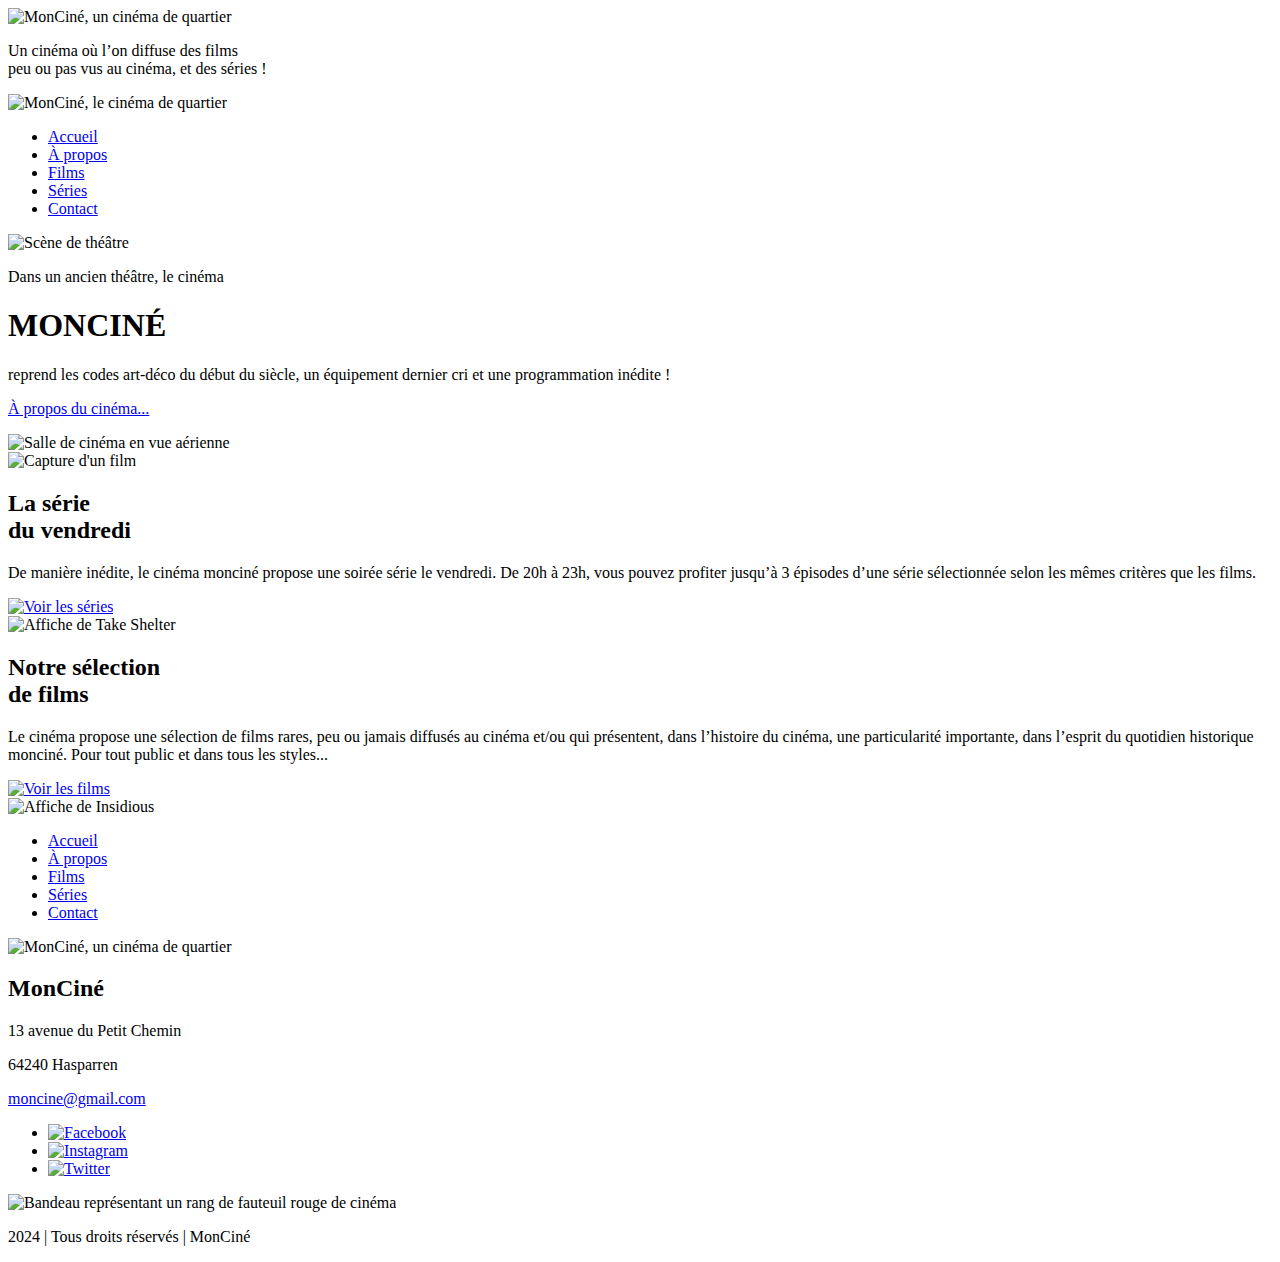
==== index.html @ 28380838 "Add files via upload" ====
<!DOCTYPE html>
<html lang="fr">
<head>
  <meta charset="UTF-8">
  <title>MonCiné | Accueil</title>
  <meta name="viewport" content="width=device-width, initial-scale=1.0">
  <!-- Meta SEO -->
  <meta name="description" content="MonCiné, un cinéma de quartier installé dans un ancien théâtre art-déco, proposant une sélection inédite de films rares et une soirée séries chaque vendredi.">
  
  <!-- Feuilles de style -->
  <link rel="stylesheet" href="css/normalize.css">
  <link rel="stylesheet" href="css/style.css">
</head>
<body>
  <!-- En-tête -->
  <header>
    <!-- Bandeau sous le header -->
    <div class="bandeau-texte">
      <div class="logo-bandeau">
        <img src="assets/logotype.svg" alt="MonCiné, un cinéma de quartier">
      </div>
      <div class="texte">
        <p>Un cinéma où l’on diffuse des films<br>peu ou pas vus au cinéma, et des séries !</p>
      </div>
    </div>

    <!-- Zone de navigation (logo + menu) -->
    <div class="navigation">
      <div class="logo-header">
        <img src="assets/logocine.svg" alt="MonCiné, le cinéma de quartier">
      </div>

      <nav class="menuprincipal" aria-label="Menu principal">
        <ul>
          <li><a href="index.html" class="active">Accueil</a></li>
          <li><a href="apropos.html">À propos</a></li>
          <li><a href="films.html">Films</a></li>
          <li><a href="series.html">Séries</a></li>
          <li><a href="contact.html">Contact</a></li>
        </ul>
      </nav>
    </div>
  </header>

  <!-- Contenu principal -->
  <main>
<!-- SECTION PRESENTATION (3 colonnes : texte / image / image) -->
<section class="presentation">
  <img src="img/theater 1kino.png" alt="Scène de théâtre" class="presentation-img">
  <article class="presentation-texte">
    <p>
      Dans un ancien théâtre, le cinéma <h1 id="moncine-text">MONCINÉ</h1>

      reprend les codes art-déco du début du siècle, 
      un équipement dernier cri et une programmation inédite !
    </p>
    <p>
      <a href="apropos.html">À propos du cinéma...</a>
    </p>
  </article>
  <img src="img/salle1 1kino.png" alt="Salle de cinéma en vue aérienne" class="presentation-img">
</section>


    <!-- SECTION DECOUVRIR : Série du vendredi (2 colonnes), puis sélection de films (3 colonnes) -->
    <section class="decouvrir">
      <!-- La série du vendredi -->
      <aside class="vendredi">
        <div class="image-large">
          <img src="img/presentationfilms.jpg" alt="Capture d'un film">
        </div>
        <div class="description_droite">
          <h2>La série <br>du vendredi</h2>
          <p>
            De manière inédite, le cinéma <span>monciné</span> propose une soirée série le vendredi. 
            De 20h à 23h, vous pouvez profiter jusqu’à 3 épisodes d’une série sélectionnée selon les mêmes critères que les films.
          </p>
          <a href="series.html">
            <img src="assets/voir les séries.svg" alt="Voir les séries">
          </a>
        </div>
      </aside>

      <!-- Notre sélection de films -->
      <aside class="films">
        <div class="image_etroite gauche">
          <img src="img/Take shelter.jpg" alt="Affiche de Take Shelter">
        </div>
        <div class="description_centrale">
          <h2>Notre sélection <br>de <span>films</span></h2>
          <p>
            Le cinéma propose une sélection de films rares, peu ou jamais diffusés au cinéma 
            et/ou qui présentent, dans l’histoire du cinéma, une particularité importante, 
            dans l’esprit du quotidien historique <span>monciné</span>. 
            Pour tout public et dans tous les styles...
          </p>
          <a href="films.html">
            <img src="assets/voir les films.svg" alt="Voir les films">
          </a>
        </div>
        <div class="image_etroite droite">
          <img src="img/Insidious.jpg" alt="Affiche de Insidious">
        </div>
      </aside>
    </section>
  </main>

  <!-- Pied de page -->
  <footer>
    <!-- Menu secondaire -->
    <nav class="menu_secondaire" aria-label="Menu secondaire">
      <ul>
        <li><a href="index.html">Accueil</a></li>
        <li><a href="apropos.html">À propos</a></li>
        <li><a href="films.html">Films</a></li>
        <li><a href="series.html">Séries</a></li>
        <li><a href="contact.html">Contact</a></li>
      </ul>
    </nav>

    <!-- Logo footer -->
    <div>
      <img class="log_footer" src="assets/logotype.svg" alt="MonCiné, un cinéma de quartier">
    </div>

    <!-- Coordonnées -->
    <div class="coordonnees">
      <div class="adresse">
        <h2>MonCiné</h2>
        <p>13 avenue du Petit Chemin</p>
        <p>64240 Hasparren</p>
      </div>
      <div class="courriel">
        <a href="mailto:moncine@gmail.com">moncine@gmail.com</a>
      </div>
      <div class="reseaux">
        <ul>
          <li><a href="#"><img src="assets/facebook.png" alt="Facebook"></a></li>
          <li><a href="#"><img src="assets/instagram-filled.png" alt="Instagram"></a></li>
          <li><a href="#"><img src="assets/twitter.png" alt="Twitter"></a></li>
        </ul>
      </div>
    </div>

    <!-- Bandeau pied (fauteuils rouges) + mention -->
    <div class="bandeau_pied">
      <img src="img/" alt="Bandeau représentant un rang de fauteuil rouge de cinéma">
      <div class="copy">
        <p>2024 | Tous droits réservés | MonCiné</p>
      </div>
    </div>
  </footer>
</body>
</html>
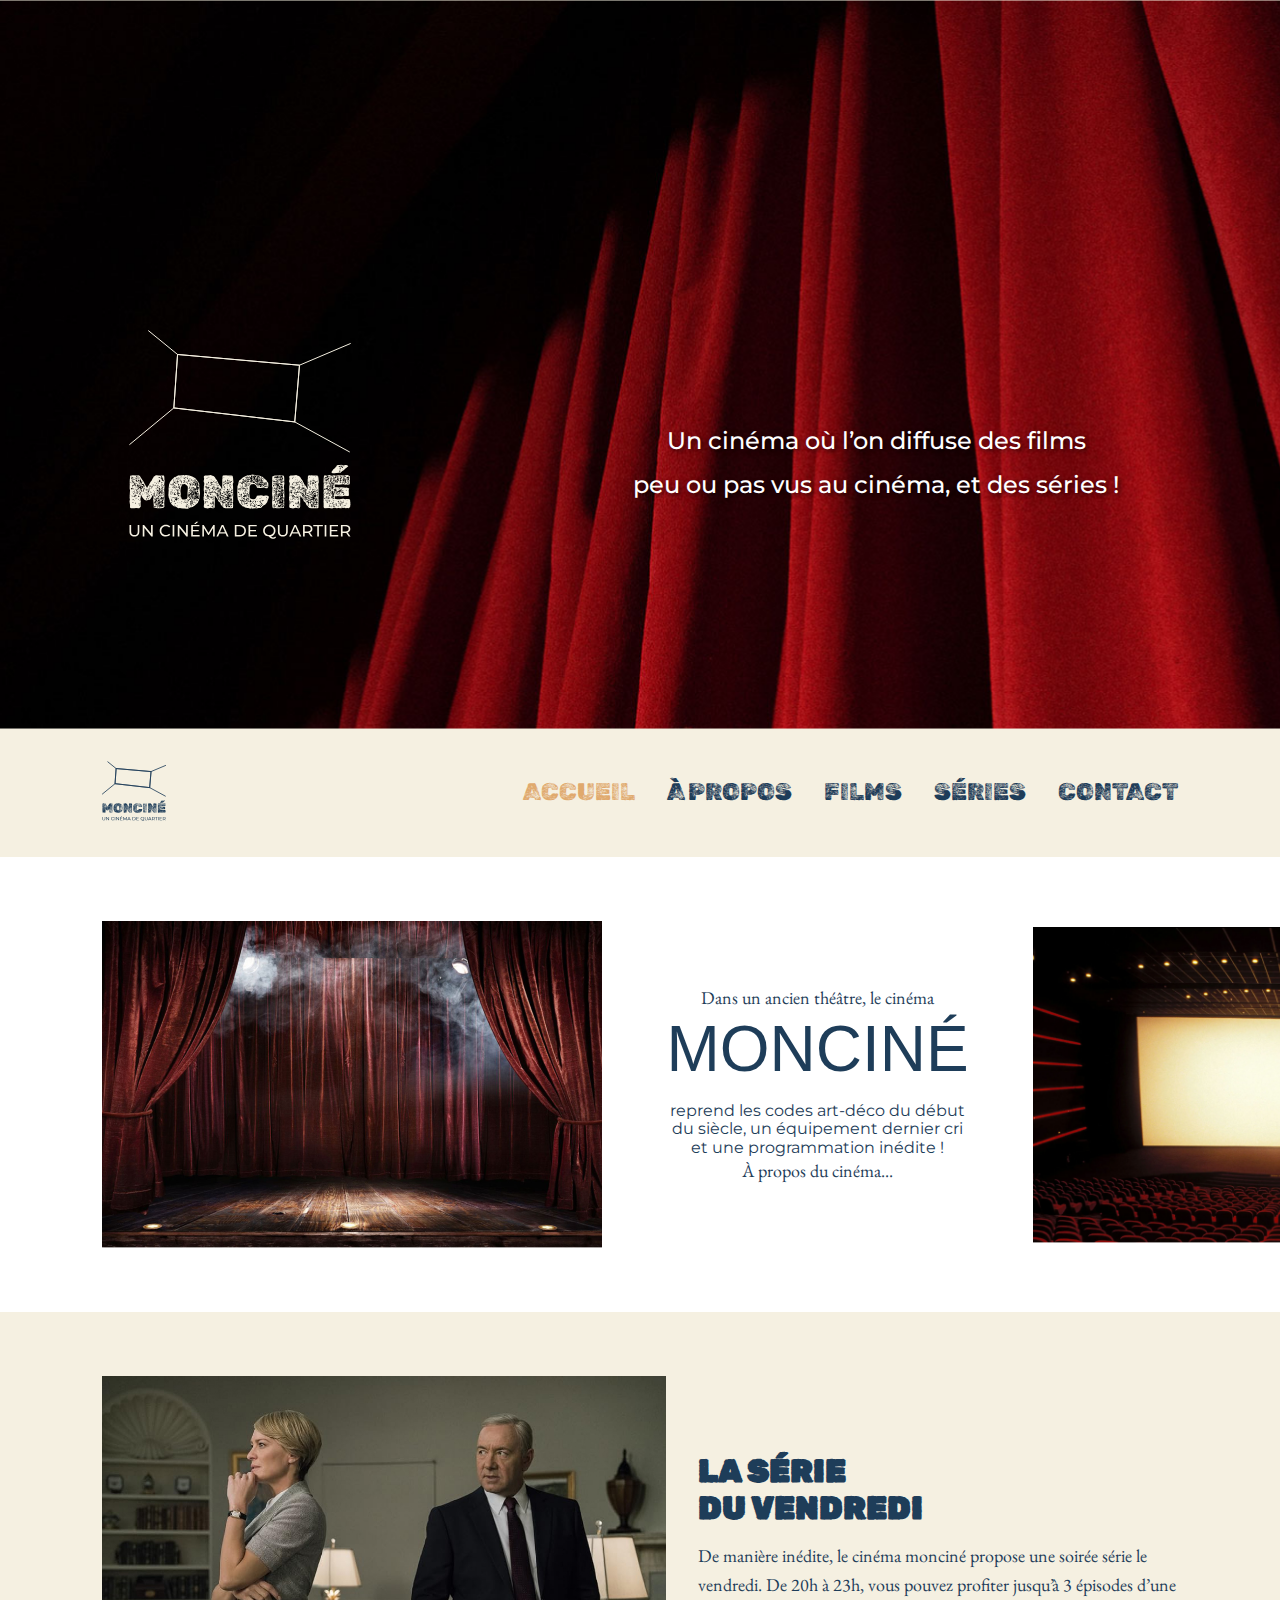
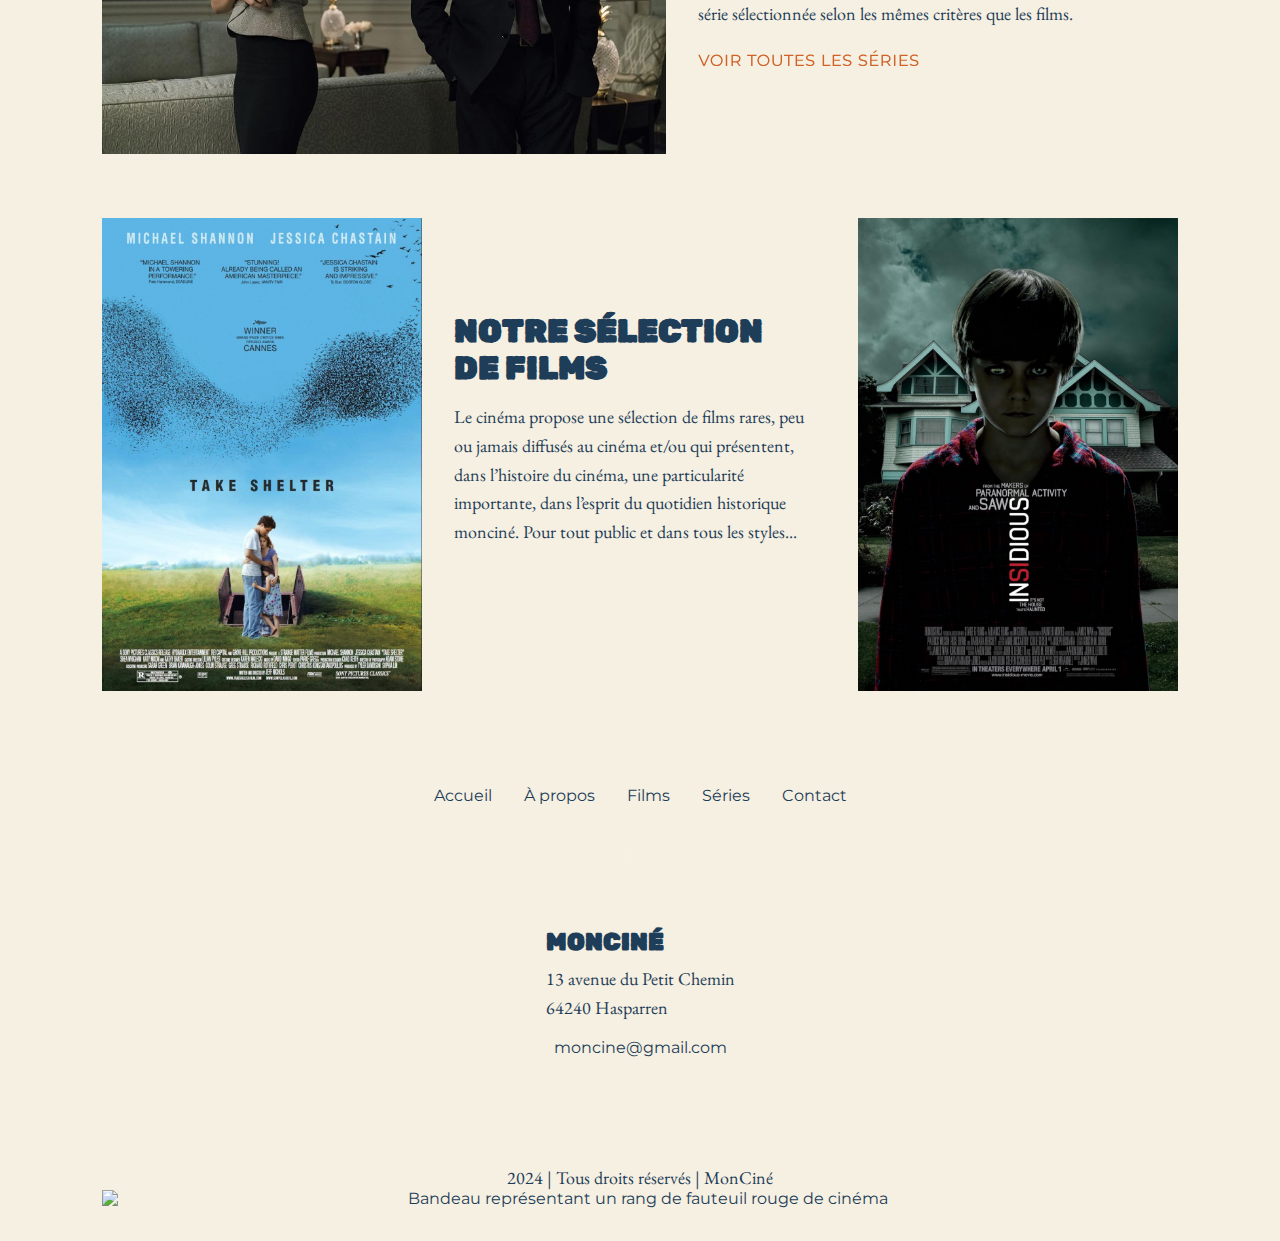
==== commit 45f4a5c8: "mon premier  commit pour moncine" ====
--- a/index.html
+++ b/index.html
@@ -1,154 +1,154 @@
-<!DOCTYPE html>
-<html lang="fr">
-<head>
-  <meta charset="UTF-8">
-  <title>MonCiné | Accueil</title>
-  <meta name="viewport" content="width=device-width, initial-scale=1.0">
-  <!-- Meta SEO -->
-  <meta name="description" content="MonCiné, un cinéma de quartier installé dans un ancien théâtre art-déco, proposant une sélection inédite de films rares et une soirée séries chaque vendredi.">
-  
-  <!-- Feuilles de style -->
-  <link rel="stylesheet" href="css/normalize.css">
-  <link rel="stylesheet" href="css/style.css">
-</head>
-<body>
-  <!-- En-tête -->
-  <header>
-    <!-- Bandeau sous le header -->
-    <div class="bandeau-texte">
-      <div class="logo-bandeau">
-        <img src="assets/logotype.svg" alt="MonCiné, un cinéma de quartier">
-      </div>
-      <div class="texte">
-        <p>Un cinéma où l’on diffuse des films<br>peu ou pas vus au cinéma, et des séries !</p>
-      </div>
-    </div>
-
-    <!-- Zone de navigation (logo + menu) -->
-    <div class="navigation">
-      <div class="logo-header">
-        <img src="assets/logocine.svg" alt="MonCiné, le cinéma de quartier">
-      </div>
-
-      <nav class="menuprincipal" aria-label="Menu principal">
-        <ul>
-          <li><a href="index.html" class="active">Accueil</a></li>
-          <li><a href="apropos.html">À propos</a></li>
-          <li><a href="films.html">Films</a></li>
-          <li><a href="series.html">Séries</a></li>
-          <li><a href="contact.html">Contact</a></li>
-        </ul>
-      </nav>
-    </div>
-  </header>
-
-  <!-- Contenu principal -->
-  <main>
-<!-- SECTION PRESENTATION (3 colonnes : texte / image / image) -->
-<section class="presentation">
-  <img src="img/theater 1kino.png" alt="Scène de théâtre" class="presentation-img">
-  <article class="presentation-texte">
-    <p>
-      Dans un ancien théâtre, le cinéma <h1 id="moncine-text">MONCINÉ</h1>
-
-      reprend les codes art-déco du début du siècle, 
-      un équipement dernier cri et une programmation inédite !
-    </p>
-    <p>
-      <a href="apropos.html">À propos du cinéma...</a>
-    </p>
-  </article>
-  <img src="img/salle1 1kino.png" alt="Salle de cinéma en vue aérienne" class="presentation-img">
-</section>
-
-
-    <!-- SECTION DECOUVRIR : Série du vendredi (2 colonnes), puis sélection de films (3 colonnes) -->
-    <section class="decouvrir">
-      <!-- La série du vendredi -->
-      <aside class="vendredi">
-        <div class="image-large">
-          <img src="img/presentationfilms.jpg" alt="Capture d'un film">
-        </div>
-        <div class="description_droite">
-          <h2>La série <br>du vendredi</h2>
-          <p>
-            De manière inédite, le cinéma <span>monciné</span> propose une soirée série le vendredi. 
-            De 20h à 23h, vous pouvez profiter jusqu’à 3 épisodes d’une série sélectionnée selon les mêmes critères que les films.
-          </p>
-          <a href="series.html">
-            <img src="assets/voir les séries.svg" alt="Voir les séries">
-          </a>
-        </div>
-      </aside>
-
-      <!-- Notre sélection de films -->
-      <aside class="films">
-        <div class="image_etroite gauche">
-          <img src="img/Take shelter.jpg" alt="Affiche de Take Shelter">
-        </div>
-        <div class="description_centrale">
-          <h2>Notre sélection <br>de <span>films</span></h2>
-          <p>
-            Le cinéma propose une sélection de films rares, peu ou jamais diffusés au cinéma 
-            et/ou qui présentent, dans l’histoire du cinéma, une particularité importante, 
-            dans l’esprit du quotidien historique <span>monciné</span>. 
-            Pour tout public et dans tous les styles...
-          </p>
-          <a href="films.html">
-            <img src="assets/voir les films.svg" alt="Voir les films">
-          </a>
-        </div>
-        <div class="image_etroite droite">
-          <img src="img/Insidious.jpg" alt="Affiche de Insidious">
-        </div>
-      </aside>
-    </section>
-  </main>
-
-  <!-- Pied de page -->
-  <footer>
-    <!-- Menu secondaire -->
-    <nav class="menu_secondaire" aria-label="Menu secondaire">
-      <ul>
-        <li><a href="index.html">Accueil</a></li>
-        <li><a href="apropos.html">À propos</a></li>
-        <li><a href="films.html">Films</a></li>
-        <li><a href="series.html">Séries</a></li>
-        <li><a href="contact.html">Contact</a></li>
-      </ul>
-    </nav>
-
-    <!-- Logo footer -->
-    <div>
-      <img class="log_footer" src="assets/logotype.svg" alt="MonCiné, un cinéma de quartier">
-    </div>
-
-    <!-- Coordonnées -->
-    <div class="coordonnees">
-      <div class="adresse">
-        <h2>MonCiné</h2>
-        <p>13 avenue du Petit Chemin</p>
-        <p>64240 Hasparren</p>
-      </div>
-      <div class="courriel">
-        <a href="mailto:moncine@gmail.com">moncine@gmail.com</a>
-      </div>
-      <div class="reseaux">
-        <ul>
-          <li><a href="#"><img src="assets/facebook.png" alt="Facebook"></a></li>
-          <li><a href="#"><img src="assets/instagram-filled.png" alt="Instagram"></a></li>
-          <li><a href="#"><img src="assets/twitter.png" alt="Twitter"></a></li>
-        </ul>
-      </div>
-    </div>
-
-    <!-- Bandeau pied (fauteuils rouges) + mention -->
-    <div class="bandeau_pied">
-      <img src="img/" alt="Bandeau représentant un rang de fauteuil rouge de cinéma">
-      <div class="copy">
-        <p>2024 | Tous droits réservés | MonCiné</p>
-      </div>
-    </div>
-  </footer>
-</body>
-</html>
+<!DOCTYPE html>
+<html lang="fr">
+<head>
+  <meta charset="UTF-8">
+  <title>MonCiné | Accueil</title>
+  <meta name="viewport" content="width=device-width, initial-scale=1.0">
+  <!-- Meta SEO -->
+  <meta name="description" content="MonCiné, un cinéma de quartier installé dans un ancien théâtre art-déco, proposant une sélection inédite de films rares et une soirée séries chaque vendredi.">
+  
+  <!-- Feuilles de style -->
+  <link rel="stylesheet" href="css/normalize.css">
+  <link rel="stylesheet" href="css/style.css">
+</head>
+<body>
+  <!-- En-tête -->
+  <header>
+    <!-- Bandeau sous le header -->
+    <div class="bandeau-texte">
+      <div class="logo-bandeau">
+        <img src="assets/logotype.svg" alt="MonCiné, un cinéma de quartier">
+      </div>
+      <div class="texte">
+        <p>Un cinéma où l’on diffuse des films<br>peu ou pas vus au cinéma, et des séries !</p>
+      </div>
+    </div>
+
+    <!-- Zone de navigation (logo + menu) -->
+    <div class="navigation">
+      <div class="logo-header">
+        <img src="assets/logocine.svg" alt="MonCiné, le cinéma de quartier">
+      </div>
+
+      <nav class="menuprincipal" aria-label="Menu principal">
+        <ul>
+          <li><a href="index.html" class="active">Accueil</a></li>
+          <li><a href="apropos.html">À propos</a></li>
+          <li><a href="films.html">Films</a></li>
+          <li><a href="series.html">Séries</a></li>
+          <li><a href="contact.html">Contact</a></li>
+        </ul>
+      </nav>
+    </div>
+  </header>
+
+  <!-- Contenu principal -->
+  <main>
+<!-- SECTION PRESENTATION (3 colonnes : texte / image / image) -->
+<section class="presentation">
+  <img src="img/theater 1kino.png" alt="Scène de théâtre" class="presentation-img">
+  <article class="presentation-texte">
+    <p>
+      Dans un ancien théâtre, le cinéma <h1 id="moncine-text">MONCINÉ</h1>
+
+      reprend les codes art-déco du début du siècle, 
+      un équipement dernier cri et une programmation inédite !
+    </p>
+    <p>
+      <a href="apropos.html">À propos du cinéma...</a>
+    </p>
+  </article>
+  <img src="img/salle1 1kino.png" alt="Salle de cinéma en vue aérienne" class="presentation-img">
+</section>
+
+
+    <!-- SECTION DECOUVRIR : Série du vendredi (2 colonnes), puis sélection de films (3 colonnes) -->
+    <section class="decouvrir">
+      <!-- La série du vendredi -->
+      <aside class="vendredi">
+        <div class="image-large">
+          <img src="img/presentationfilms.jpg" alt="Capture d'un film">
+        </div>
+        <div class="description_droite">
+          <h2>La série <br>du vendredi</h2>
+          <p>
+            De manière inédite, le cinéma <span>monciné</span> propose une soirée série le vendredi. 
+            De 20h à 23h, vous pouvez profiter jusqu’à 3 épisodes d’une série sélectionnée selon les mêmes critères que les films.
+          </p>
+          <a href="series.html">
+            <img src="assets/voir les séries.svg" alt="Voir les séries">
+          </a>
+        </div>
+      </aside>
+
+      <!-- Notre sélection de films -->
+      <aside class="films">
+        <div class="image_etroite gauche">
+          <img src="img/Take shelter.jpg" alt="Affiche de Take Shelter">
+        </div>
+        <div class="description_centrale">
+          <h2>Notre sélection <br>de <span>films</span></h2>
+          <p>
+            Le cinéma propose une sélection de films rares, peu ou jamais diffusés au cinéma 
+            et/ou qui présentent, dans l’histoire du cinéma, une particularité importante, 
+            dans l’esprit du quotidien historique <span>monciné</span>. 
+            Pour tout public et dans tous les styles...
+          </p>
+          <a href="films.html">
+            <img src="assets/voir les films.svg" alt="Voir les films">
+          </a>
+        </div>
+        <div class="image_etroite droite">
+          <img src="img/Insidious.jpg" alt="Affiche de Insidious">
+        </div>
+      </aside>
+    </section>
+  </main>
+
+  <!-- Pied de page -->
+  <footer>
+    <!-- Menu secondaire -->
+    <nav class="menu_secondaire" aria-label="Menu secondaire">
+      <ul>
+        <li><a href="index.html">Accueil</a></li>
+        <li><a href="apropos.html">À propos</a></li>
+        <li><a href="films.html">Films</a></li>
+        <li><a href="series.html">Séries</a></li>
+        <li><a href="contact.html">Contact</a></li>
+      </ul>
+    </nav>
+
+    <!-- Logo footer -->
+    <div>
+      <img class="log_footer" src="assets/logotype.svg" alt="MonCiné, un cinéma de quartier">
+    </div>
+
+    <!-- Coordonnées -->
+    <div class="coordonnees">
+      <div class="adresse">
+        <h2>MonCiné</h2>
+        <p>13 avenue du Petit Chemin</p>
+        <p>64240 Hasparren</p>
+      </div>
+      <div class="courriel">
+        <a href="mailto:moncine@gmail.com">moncine@gmail.com</a>
+      </div>
+      <div class="reseaux">
+        <ul>
+          <li><a href="#"><img src="assets/facebook.png" alt="Facebook"></a></li>
+          <li><a href="#"><img src="assets/instagram-filled.png" alt="Instagram"></a></li>
+          <li><a href="#"><img src="assets/twitter.png" alt="Twitter"></a></li>
+        </ul>
+      </div>
+    </div>
+
+    <!-- Bandeau pied (fauteuils rouges) + mention -->
+    <div class="bandeau_pied">
+      <img src="img/" alt="Bandeau représentant un rang de fauteuil rouge de cinéma">
+      <div class="copy">
+        <p>2024 | Tous droits réservés | MonCiné</p>
+      </div>
+    </div>
+  </footer>
+</body>
+</html>
--- a/css/style.css
+++ b/css/style.css
@@ -0,0 +1,392 @@
+/*==============================
+  Variables et Polices
+===============================*/
+:root {
+    /* Couleurs depuis la maquette */
+    --couleur-principale: #1E3D59; /* Bleu marine */
+    --couleur-fond: #F5F0E1;       /* Blanc crème */
+    --couleur-titre: #E0A96D;      /* Orange neutre */
+    --couleur-speciale: #D16127;   /* Orange fort */
+}
+
+/* Polices (adaptez les chemins si nécessaire) */
+@font-face {
+  font-family: "Rubik Dirt";
+  font-weight: 400;
+  src: url("/fonts/RubikDirt-Regular.ttf");
+}
+@font-face {
+  font-family: "Montserrat";
+  font-weight: 400;
+  src: url("/fonts/Montserrat-Regular.ttf");
+}
+@font-face {
+  font-family: "Montserrat";
+  font-weight: 500;
+  src: url("/fonts/Montserrat-Medium.ttf");
+}
+@font-face {
+  font-family: "Montserrat";
+  font-weight: 600;
+  src: url("/fonts/Montserrat-SemiBold.ttf");
+}
+@font-face {
+  font-family: "EB Garamond";
+  font-weight: 400;
+  src: url("/fonts/EBGaramond-Regular.ttf");
+}
+@font-face {
+    font-family: 'BlackedOut';
+    src: url('fonts/BlackedOut-Regular.ttf') format('truetype');
+}
+
+#moncine-text {
+    font-family: 'BlackedOut', sans-serif;
+    font-weight: normal;
+    font-size: 4rem;
+    color: #1E3D59;
+}
+
+  
+/*==============================
+  Styles Généraux
+===============================*/
+body {
+  margin: 0;
+  padding: 0;
+  width: 100%;
+  font-family: 'Montserrat', sans-serif;
+  color: var(--couleur-principale);
+  background-color: var(--couleur-fond);
+}
+
+h1, h2 {
+  font-family: 'Rubik Dirt', sans-serif;
+  text-transform: uppercase;
+  color: var(--couleur-principale);
+  margin: 0 0 1rem;
+}
+
+p {
+  font-family: 'EB Garamond', serif;
+  font-size: 1.125rem;
+  line-height: 1.6;
+  margin: 0;
+}
+
+a {
+  text-decoration: none;
+  color: var(--couleur-principale);
+  transition: color 0.3s ease-in-out;
+}
+a:hover {
+  color: var(--couleur-speciale);
+}
+
+/*==============================
+  Header
+===============================*/
+header {
+  display: flex;
+  flex-direction: column;
+  width: 100%;
+  background-color: var(--couleur-fond);
+}
+
+/* Bandeau sous le header */
+.bandeau-texte {
+  position: relative;
+  display: flex;
+  justify-content: space-between; /* Espace entre le logo et le texte */
+  align-items: center;
+  background-image: url('../img/fond.png'); /* Image de fond */
+  background-size: cover;
+  background-position: center;
+  height: 729px; /* Ajustez la hauteur pour un bon affichage */
+  padding: 0 8%;
+}
+
+.bandeau-texte .logo-bandeau {
+  position: absolute;
+  top: 60%;
+  left: 10%;
+  transform: translateY(-50%);
+}
+
+.bandeau-texte .logo-bandeau img {
+  max-height: 290px;
+  width: auto;
+}
+
+.bandeau-texte .texte {
+    max-width: 50%;
+    position: absolute; 
+    top: 60%; 
+    right:11%; /* Force le texte à se placer à droite */
+    transform: translateY(-50%); 
+    text-align: center;
+    padding-right: 20px;
+    max-height: 704px;
+    width: auto;
+  }
+  
+.bandeau-texte .texte p {
+  font-family: 'Montserrat', sans-serif;
+  font-size: 1.5rem;
+  line-height: 1.8;
+  margin: 0;
+  color: white;
+  font-weight: 500;
+  padding-top: 50px;
+  text-shadow: 2px 2px 4px rgba(0, 0, 0, 0.6); /* Ombre pour améliorer la lisibilité du texte */
+}
+
+/* Zone de navigation */
+.navigation {
+  display: flex;
+  justify-content: space-between;
+  align-items: center;
+  padding: 2rem 8%;
+  background-color: var(--couleur-fond);
+}
+
+.logo-header img {
+  max-height: 60px; /* Ajustez la taille du logo */
+  height: auto;
+  width: auto;
+}
+
+.menuprincipal ul {
+  display: flex;
+  list-style: none;
+  gap: 2rem;
+  margin: 0;
+  padding: 0;
+}
+
+.menuprincipal ul li a {
+  font-family: 'Rubik Dirt', sans-serif;
+  font-size: 1.5rem;
+  text-transform: uppercase;
+  color: var(--couleur-principale);
+  transition: color 0.3s ease-in-out;
+}
+
+.menuprincipal ul li a.active {
+  color: var(--couleur-titre);
+}
+
+.menuprincipal ul li a:hover {
+  color: var(--couleur-speciale);
+}
+
+/* SECTION PRESENTATION */
+/* SECTION PRESENTATION */
+.presentation {
+    display: flex;
+    justify-content: space-between;
+    align-items: center;
+    gap: 2rem;
+    padding: 4rem 8%;
+    background: white;
+  }
+  
+  .presentation-texte {
+    flex: 1;
+    text-align: center;
+    padding: 0 2rem;
+  }
+  
+  .presentation-img {
+    flex: 1;
+    max-width: 100%; /* Remplir l'espace disponible */
+    height: auto;
+    object-fit: cover;
+  }
+  
+  /* Ajout d'une règle spécifique pour l'image du film */
+  .presentation-img:first-child {
+    max-width: 60%;  /* Augmente la largeur de la première image */
+    max-height: 800px; /* Limite la hauteur de l'image */
+    width: auto;
+  }
+  
+  .presentation-img:last-child {
+    max-width: 45%;
+  }
+  
+  /* Responsive */
+  @media screen and (max-width: 992px) {
+    .presentation {
+      flex-direction: column;
+      align-items: center;
+    }
+  
+    .presentation-texte, .presentation-img {
+      max-width: 80%;
+    }
+  }
+  
+/*==============================
+  Section Découvrir
+===============================*/
+.decouvrir {
+  display: flex;
+  flex-direction: column;
+  gap: 4rem;
+  padding: 4rem 8%;
+}
+
+/* La série du vendredi (2 colonnes) */
+.vendredi {
+  display: flex;
+  justify-content: space-between;
+  align-items: center;
+  gap: 2rem;
+}
+.image-large {
+  flex: 1;
+  max-width: 40rem;
+}
+.image-large img {
+  width: 100%;
+  height: auto;
+  display: block;
+}
+.description_droite {
+  flex: 1;
+  max-width: 30rem;
+}
+.description_droite h2 {
+  font-size: 2rem;
+  margin-bottom: 1rem;
+}
+.description_droite p {
+  margin-bottom: 1rem;
+}
+
+/* Sélection de films (3 colonnes) */
+.films {
+  display: flex;
+  justify-content: space-between;
+  align-items: center;
+  gap: 2rem;
+}
+.image_etroite {
+  flex: 1;
+  max-width: 20rem;
+}
+.image_etroite img {
+  width: 100%;
+  height: auto;
+  display: block;
+}
+.description_centrale {
+  flex: 1;
+  max-width: 30rem;
+  text-align: left;
+}
+.description_centrale h2 {
+  font-size: 2rem;
+  margin-bottom: 1rem;
+}
+.description_centrale p {
+  margin-bottom: 1rem;
+}
+
+/*==============================
+  Footer
+===============================*/
+footer {
+  background-color: var(--couleur-fond);
+  padding: 2rem 8%;
+  display: flex;
+  flex-direction: column;
+  gap: 2rem;
+}
+
+.menu_secondaire ul {
+  display: flex;
+  gap: 2rem;
+  list-style: none;
+  margin: 0;
+  padding: 0;
+  justify-content: center;
+}
+
+.log_footer {
+  display: block;
+  margin: 0 auto;
+  max-height: 60px; /* Ajustez si besoin */
+}
+
+.coordonnees {
+  display: flex;
+  flex-direction: column;
+  align-items: center;
+  gap: 1rem;
+}
+.coordonnees .adresse h2 {
+  margin-bottom: 0.5rem;
+}
+.reseaux ul {
+  display: flex;
+  gap: 1rem;
+  list-style: none;
+  padding: 0;
+  margin: 1rem 0 0;
+}
+
+/* Bandeau du pied (fauteuils rouges) */
+.bandeau_pied {
+  position: relative;
+  width: 100%;
+  text-align: center;
+}
+.bandeau_pied img {
+  width: 100%;
+  height: auto;
+  display: block;
+}
+.copy {
+  position: absolute;
+  bottom: 1rem;
+  width: 100%;
+  text-align: center;
+  left: 0;
+  margin: 0;
+  color: var(--couleur-principale);
+  font-family: 'EB Garamond', serif;
+  font-size: 0.875rem;
+}
+
+/*==============================
+  Effets de Hover
+===============================*/
+/* Déjà défini sur .menuprincipal ul li a:hover */
+
+/*==============================
+  Responsive (exemple)
+===============================*/
+@media screen and (max-width: 992px) {
+  .presentation {
+    flex-direction: column;
+    align-items: flex-start;
+  }
+  .vendredi {
+    flex-direction: column;
+    align-items: flex-start;
+  }
+  .films {
+    flex-direction: column;
+    align-items: flex-start;
+  }
+  .presentation-texte,
+  .presentation-img,
+  .image-large,
+  .description_droite,
+  .image_etroite,
+  .description_centrale {
+    max-width: 100% !important;
+  }
+}
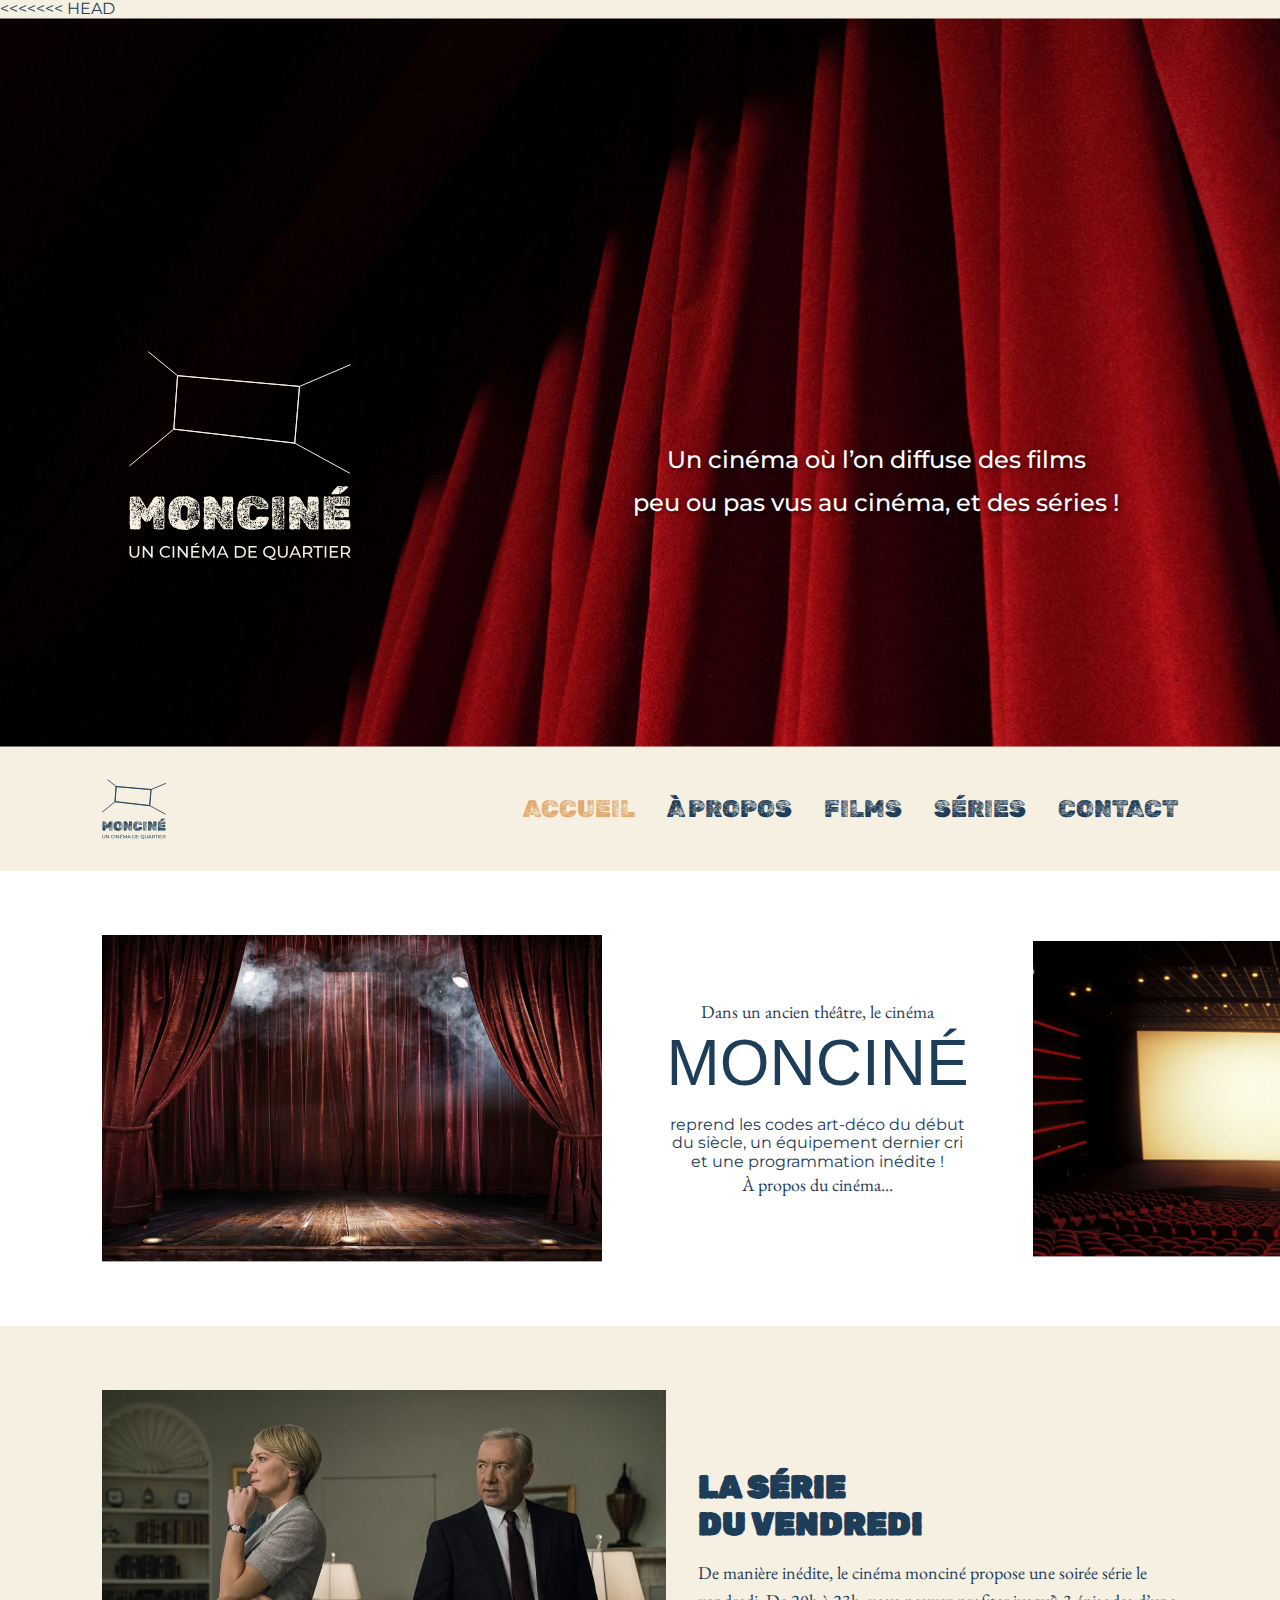
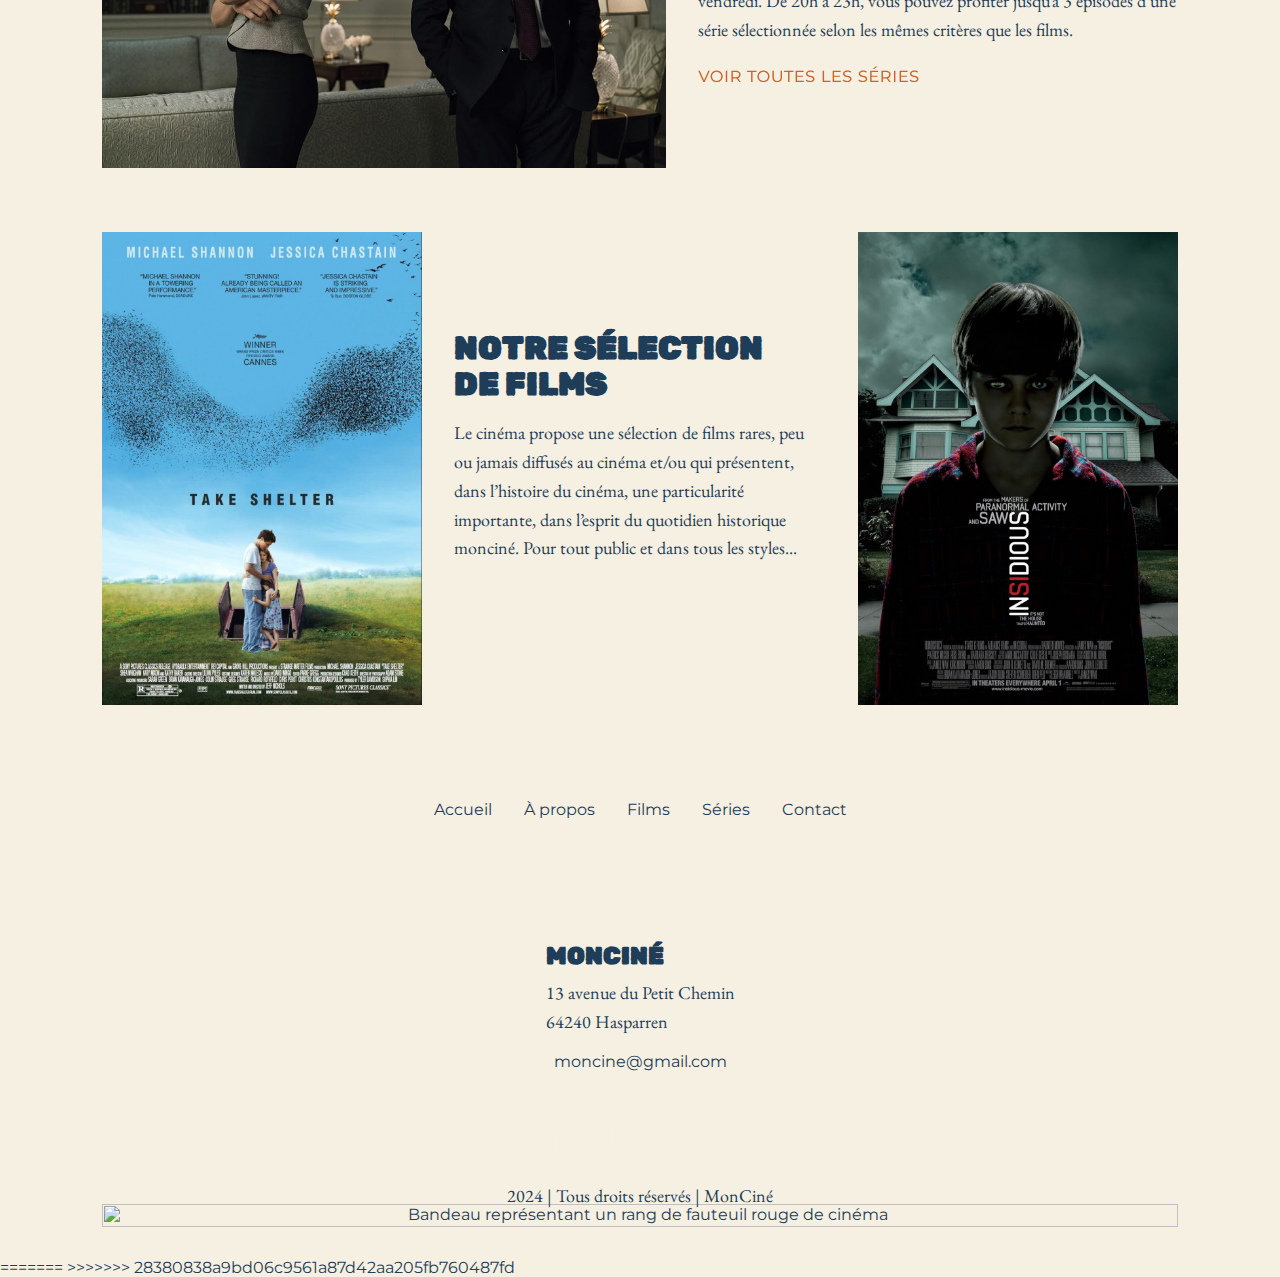
==== commit ba6f8f1a: "Résolution des conflits de fusion" ====
--- a/index.html
+++ b/index.html
@@ -1,3 +1,4 @@
+<<<<<<< HEAD
 <!DOCTYPE html>
 <html lang="fr">
 <head>
@@ -152,3 +153,6 @@
   </footer>
 </body>
 </html>
+=======
+
+>>>>>>> 28380838a9bd06c9561a87d42aa205fb760487fd
